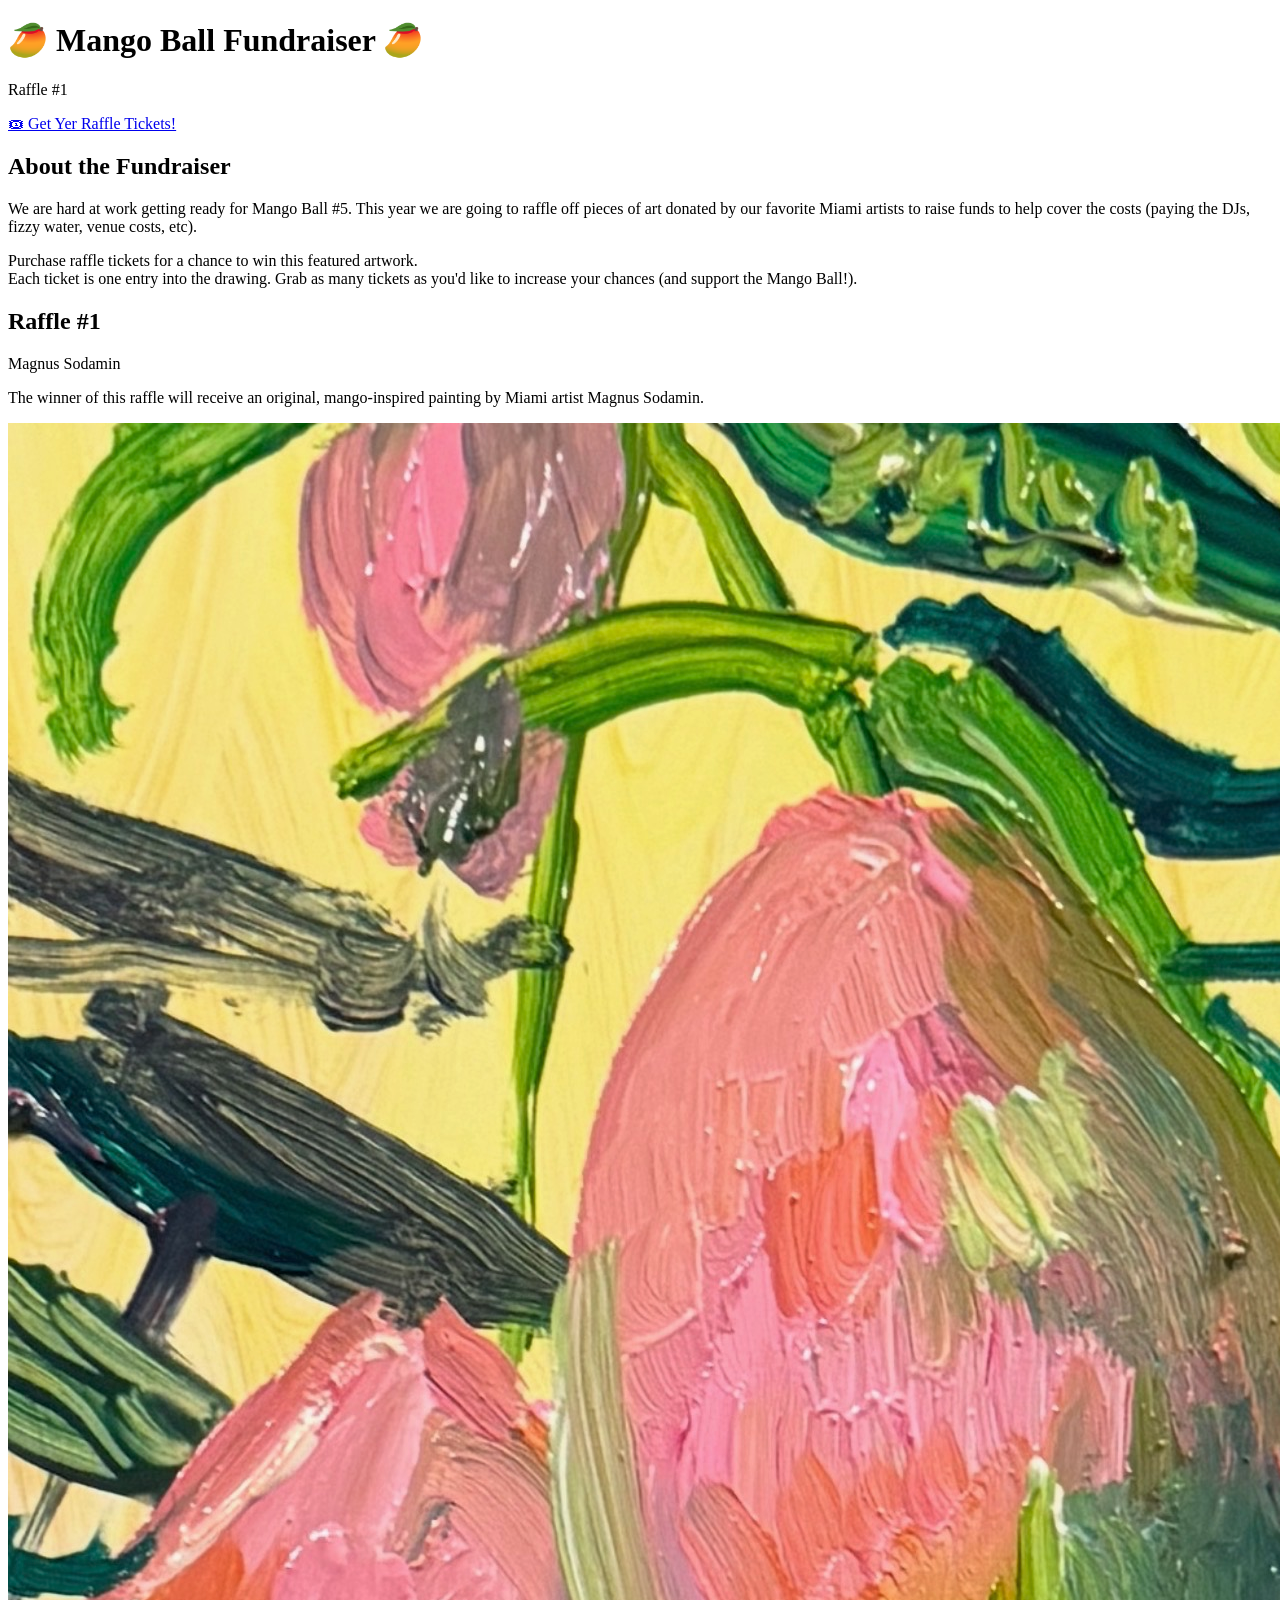
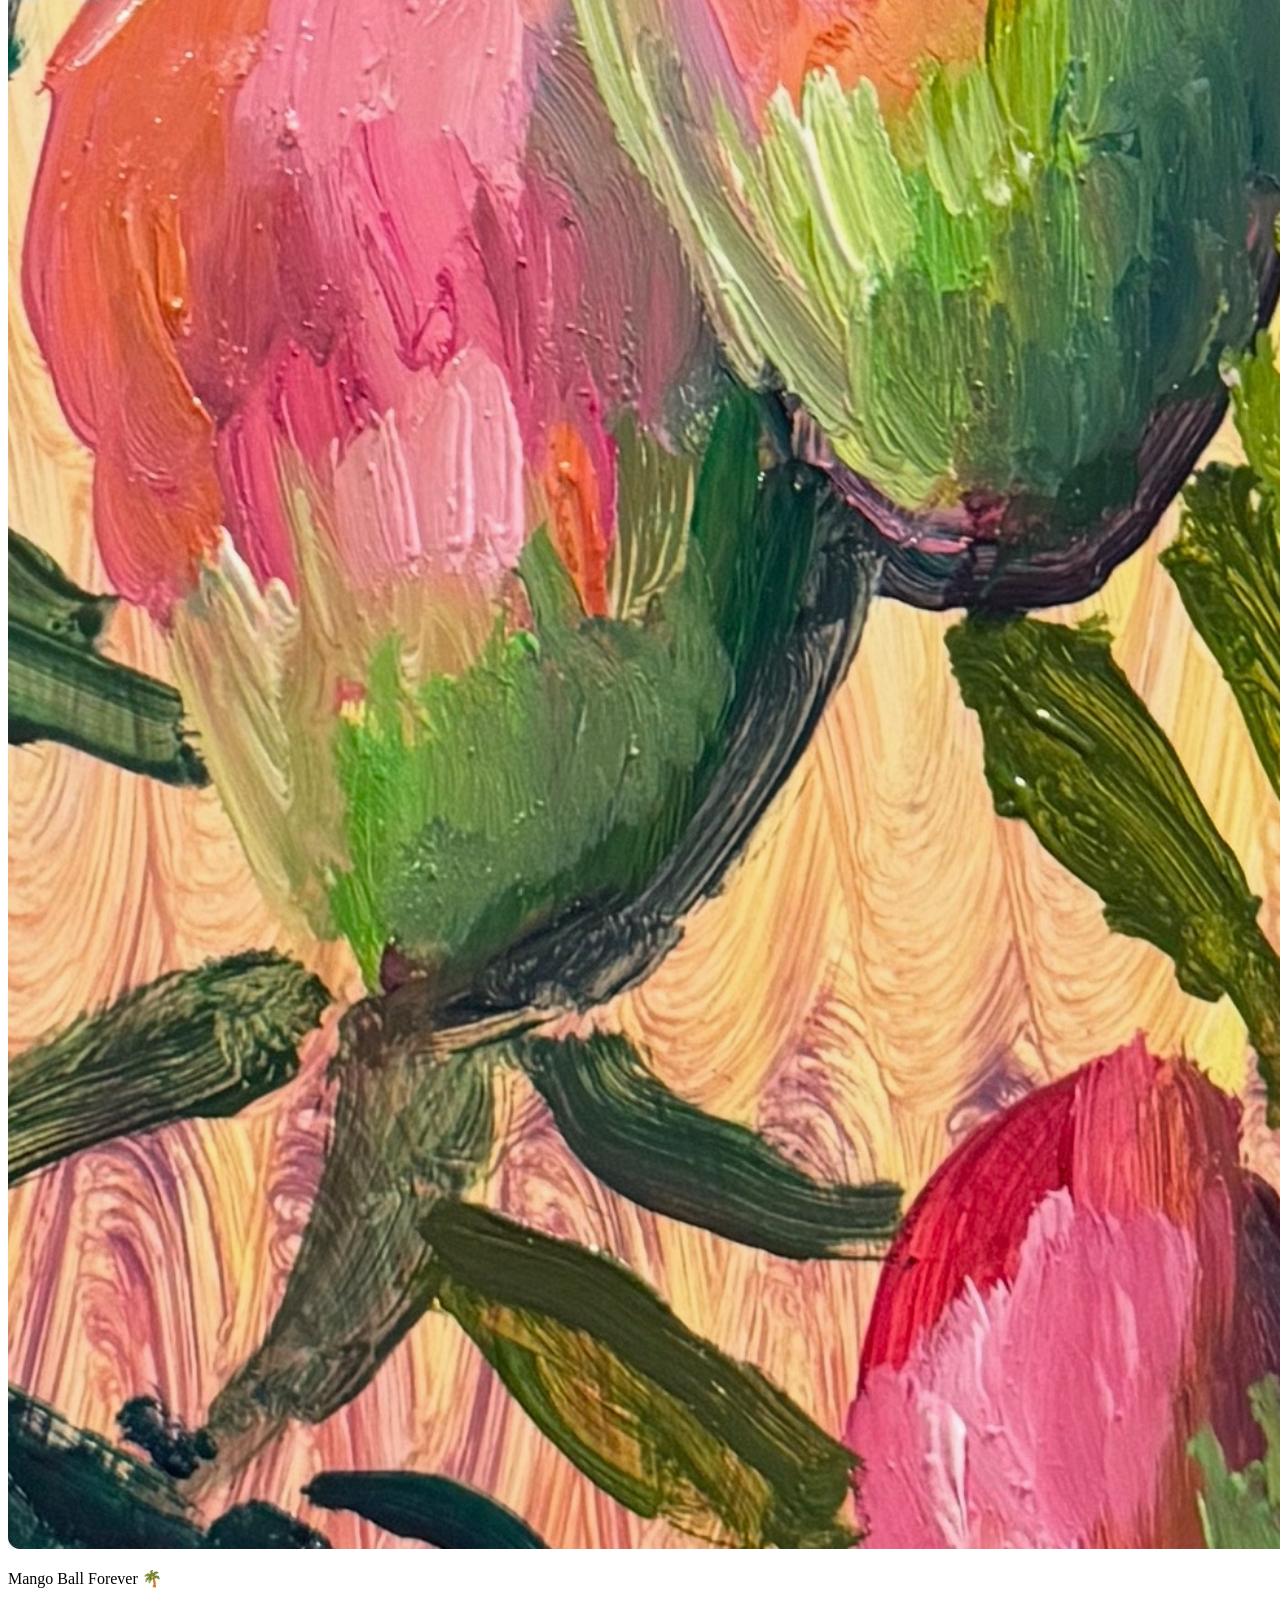
==== raffle1.html @ a4b50b9d "Update and rename raffle1 to raffle1.html" ====
<!DOCTYPE html>
<html lang="en">
<head>
  <meta charset="UTF-8" />
  <meta name="viewport" content="width=device-width, initial-scale=1.0" />
  <title>Mango Ball Raffle</title>

  <!-- Link to external CSS -->
  <link rel="stylesheet" href="style.css">
</head>

<body>

  <header>
    <h1>🥭 Mango Ball Fundraiser 🥭</h1>
    <p>Raffle #1</p>

    <div class="cta-top">
      <a href="https://www.eventbrite.com/" target="_blank">
        🎟 Get Yer Raffle Tickets!
      </a>
    </div>
  </header>

  <div class="container">

    <div class="card">
      <h2>About the Fundraiser</h2>
      <p>
        We are hard at work getting ready for Mango Ball #5. 
        This year we are going to raffle off pieces of art donated by our favorite 
        Miami artists to raise funds to help cover the costs (paying the DJs, fizzy water, venue costs, etc).
      </p>
      <p> Purchase raffle tickets for a chance to win this featured artwork.<br>
        Each ticket is one entry into the drawing.
       Grab as many tickets as you'd like to increase your chances (and support the Mango Ball!).</p>
    </div>


    <div class="card art-section">
      <h2>Raffle #1</h2>
      <p class="artist-name">Magnus Sodamin</p>
      <p class="art-description">
      The winner of this raffle will receive an original, mango-inspired painting by Miami artist Magnus Sodamin. 
      </p>
      <img src="magnus.jpg" alt="Artwork by Magnus Sodamin">
    </div>

  </div>

  <footer>
    <p>Mango Ball Forever 🌴</p>
  </footer>

</body>
</html>
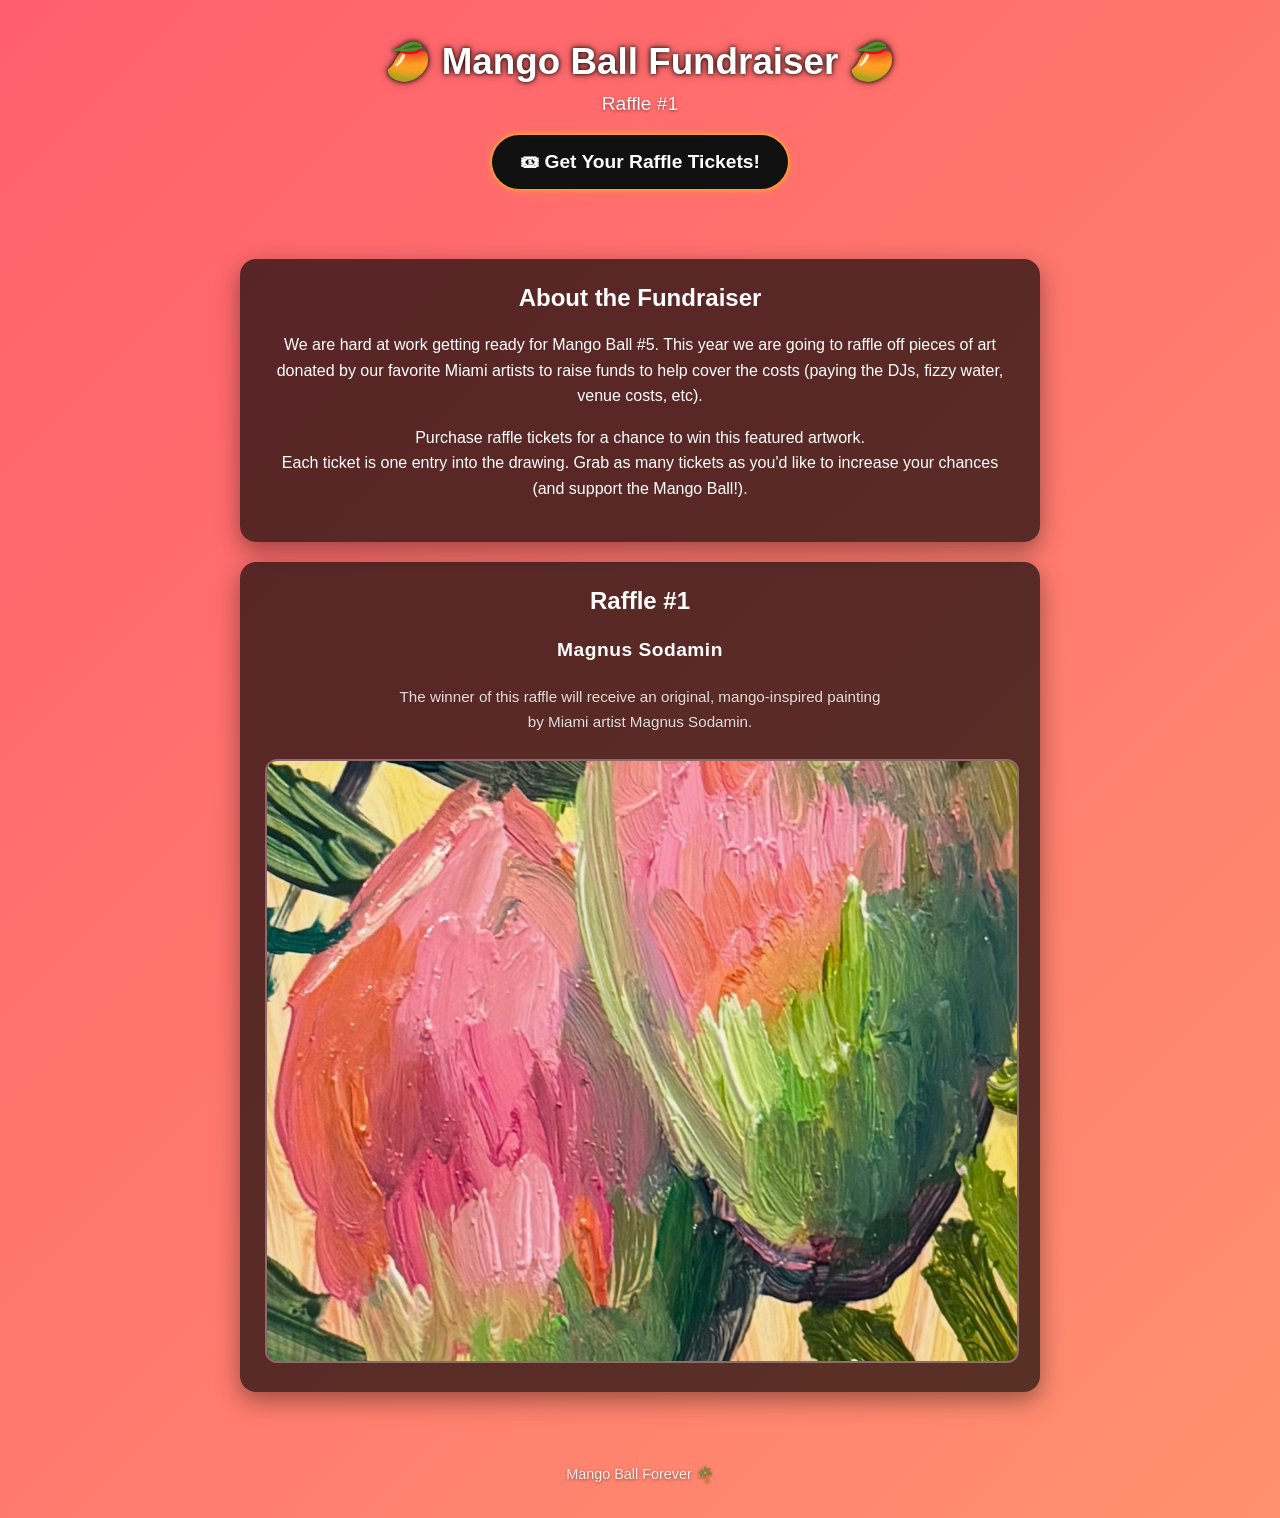
==== commit 0f4e0519: "Update raffle ticket link in raffle1.html" ====
--- a/raffle1.html
+++ b/raffle1.html
@@ -17,8 +17,8 @@
     <p>Raffle #1</p>
 
     <div class="cta-top">
-      <a href="https://www.eventbrite.com/" target="_blank">
-        🎟 Get Yer Raffle Tickets!
+      <a href="https://buy.stripe.com/9B6fZg8qb3cH4xg8oW0Ba00" target="_blank">
+        🎟 Get Your Raffle Tickets!
       </a>
     </div>
   </header>
--- a/style.css
+++ b/style.css
@@ -0,0 +1,138 @@
+/* Global styles */
+body {
+  margin: 0;
+  font-family: 'Arial', sans-serif;
+  background: linear-gradient(135deg, #ff5f6d, #ffc371, #00c9a7);
+  background-size: 400% 400%;
+  animation: gradientShift 12s ease infinite;
+  color: #fff;
+  text-align: center;
+}
+
+@keyframes gradientShift {
+  0% { background-position: 0% 50%; }
+  50% { background-position: 100% 50%; }
+  100% { background-position: 0% 50%; }
+}
+
+/* Header */
+header {
+  padding: 40px 20px 20px;
+}
+
+header h1 {
+  margin: 0;
+  font-size: 2.3rem;
+  color: #fff;
+  text-shadow:
+    0 0 4px #000,
+    0 0 10px rgba(0,0,0,0.5);
+}
+
+header p {
+  margin-top: 10px;
+  font-size: 1.2rem;
+  opacity: 0.95;
+  text-shadow: 0 1px 3px rgba(0,0,0,0.5);
+}
+
+/* CTA button */
+.cta-top {
+  margin: 20px 0 10px;
+}
+
+.cta-top a {
+  display: inline-block;
+  padding: 16px 28px;
+  background: #111;
+  color: #fff;
+  text-decoration: none;
+  font-size: 1.2rem;
+  font-weight: bold;
+  border-radius: 999px;
+  box-shadow:
+    0 0 5px #ffcc00,
+    0 0 15px #ff7e5f;
+  transition: transform 0.2s, box-shadow 0.2s;
+}
+
+.cta-top a:hover {
+  transform: scale(1.05);
+  box-shadow:
+    0 0 10px #fff,
+    0 0 25px #ff7e5f;
+}
+
+/* Layout */
+.container {
+  padding: 20px;
+  max-width: 800px;
+  margin: auto;
+}
+
+.card {
+  background: rgba(0,0,0,0.65);
+  border-radius: 16px;
+  padding: 25px;
+  margin: 20px 0;
+  box-shadow: 0 8px 25px rgba(0,0,0,0.4);
+}
+
+.card h2 {
+  margin-top: 0;
+}
+
+.card p {
+  line-height: 1.6;
+}
+
+/* Artwork */
+.art-section img {
+  width: 100%;
+  border-radius: 12px;
+  max-height: 600px;
+  object-fit: cover;
+  border: 2px solid rgba(255,255,255,0.3);
+  margin-top: 10px;
+}
+
+/* Artist name */
+.artist-name {
+  margin-top: 10px;
+  font-size: 1.2rem;
+  font-weight: 600;
+  letter-spacing: 0.5px;
+  color: #ffffff;
+}
+
+/* Artist description */
+.art-description {
+  margin-top: 8px;
+  font-size: 0.95rem;
+  line-height: 1.5;
+  opacity: 0.9;
+  color: #f1f1f1;
+  max-width: 500px;
+  margin-left: auto;
+  margin-right: auto;
+}
+
+/* Footer */
+footer {
+  padding: 20px;
+  font-size: 0.9rem;
+  opacity: 0.85;
+  text-shadow: 0 1px 3px rgba(0,0,0,0.5);
+}
+
+/* Mobile */
+@media (max-width: 600px) {
+  header h1 {
+    font-size: 1.7rem;
+  }
+
+  .cta-top a {
+    width: 90%;
+    box-sizing: border-box;
+  }
+}
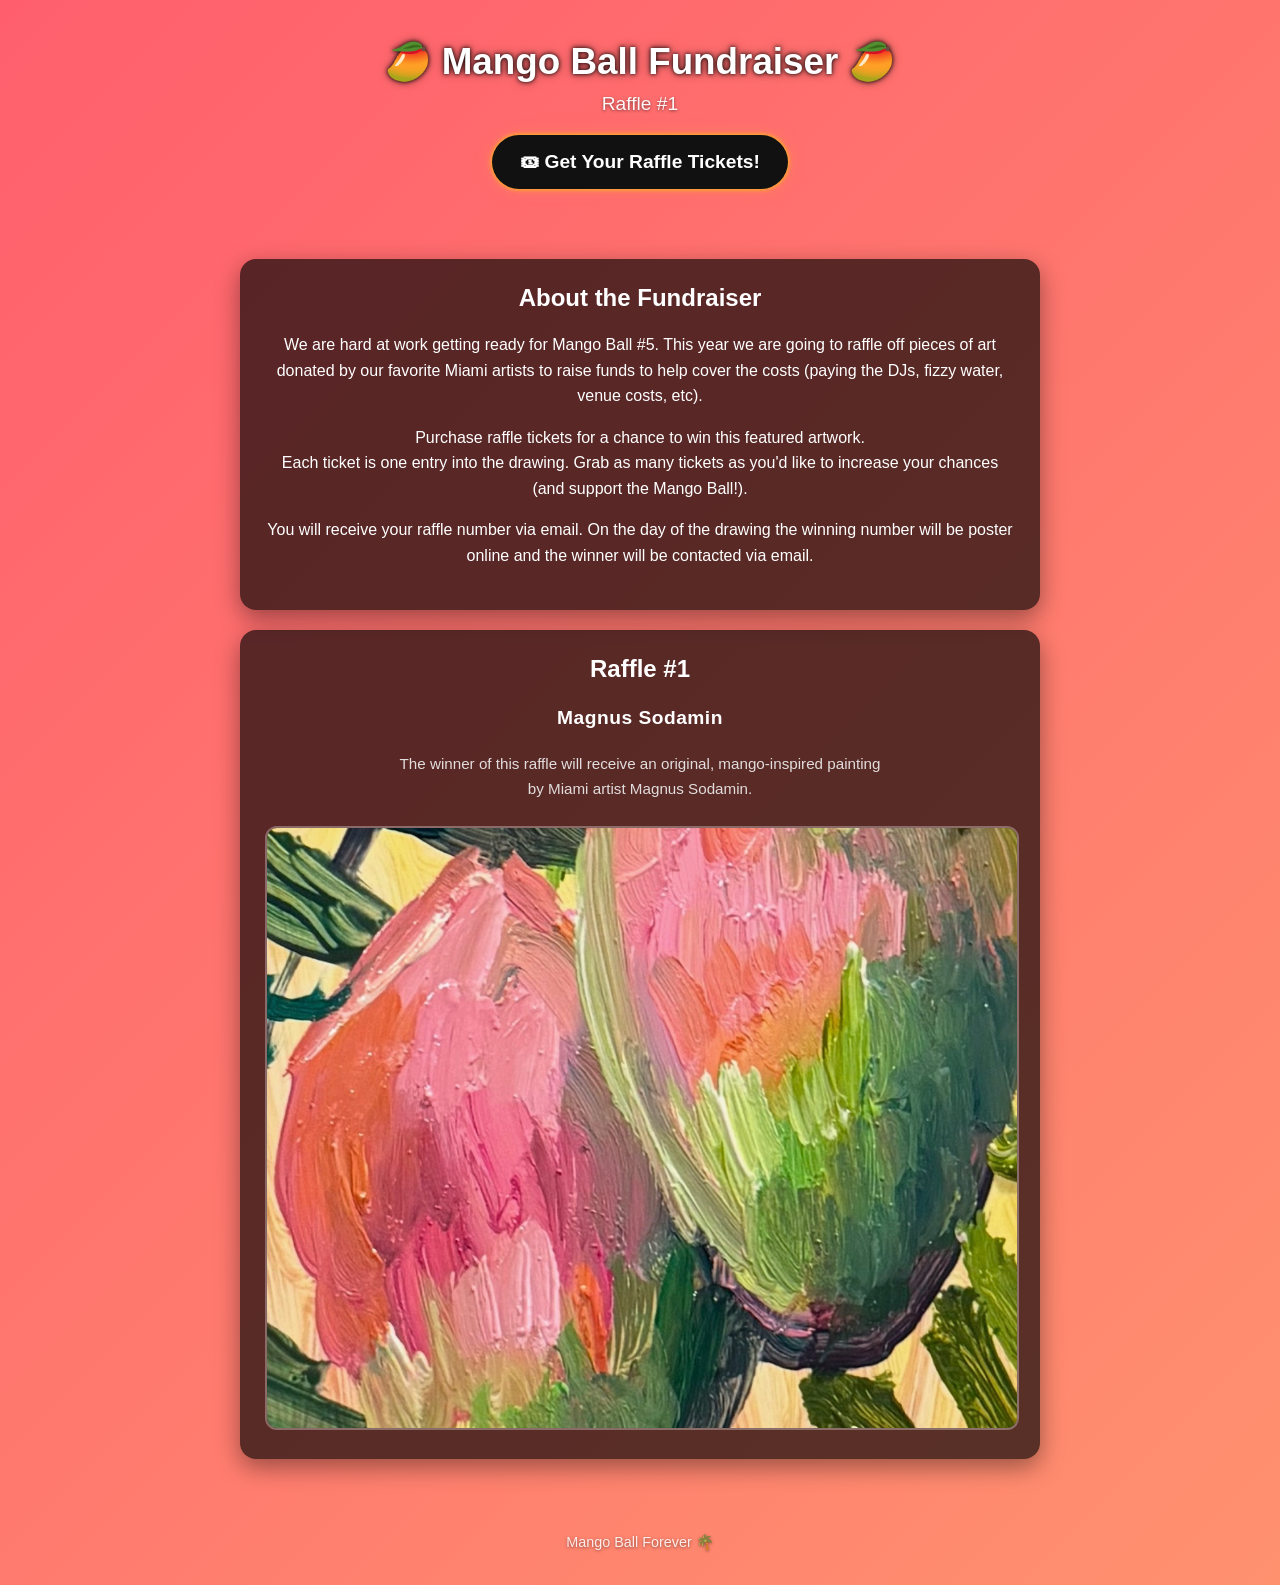
==== commit ccb91ea0: "Update raffle1.html with raffle number details Added information about receiving raffle number via e" ====
--- a/raffle1.html
+++ b/raffle1.html
@@ -35,6 +35,7 @@
       <p> Purchase raffle tickets for a chance to win this featured artwork.<br>
         Each ticket is one entry into the drawing.
        Grab as many tickets as you'd like to increase your chances (and support the Mango Ball!).</p>
+      <p>You will receive your raffle number via email. On the day of the drawing the winning number will be poster online and the winner will be contacted via email.</p></o>
     </div>
 
 
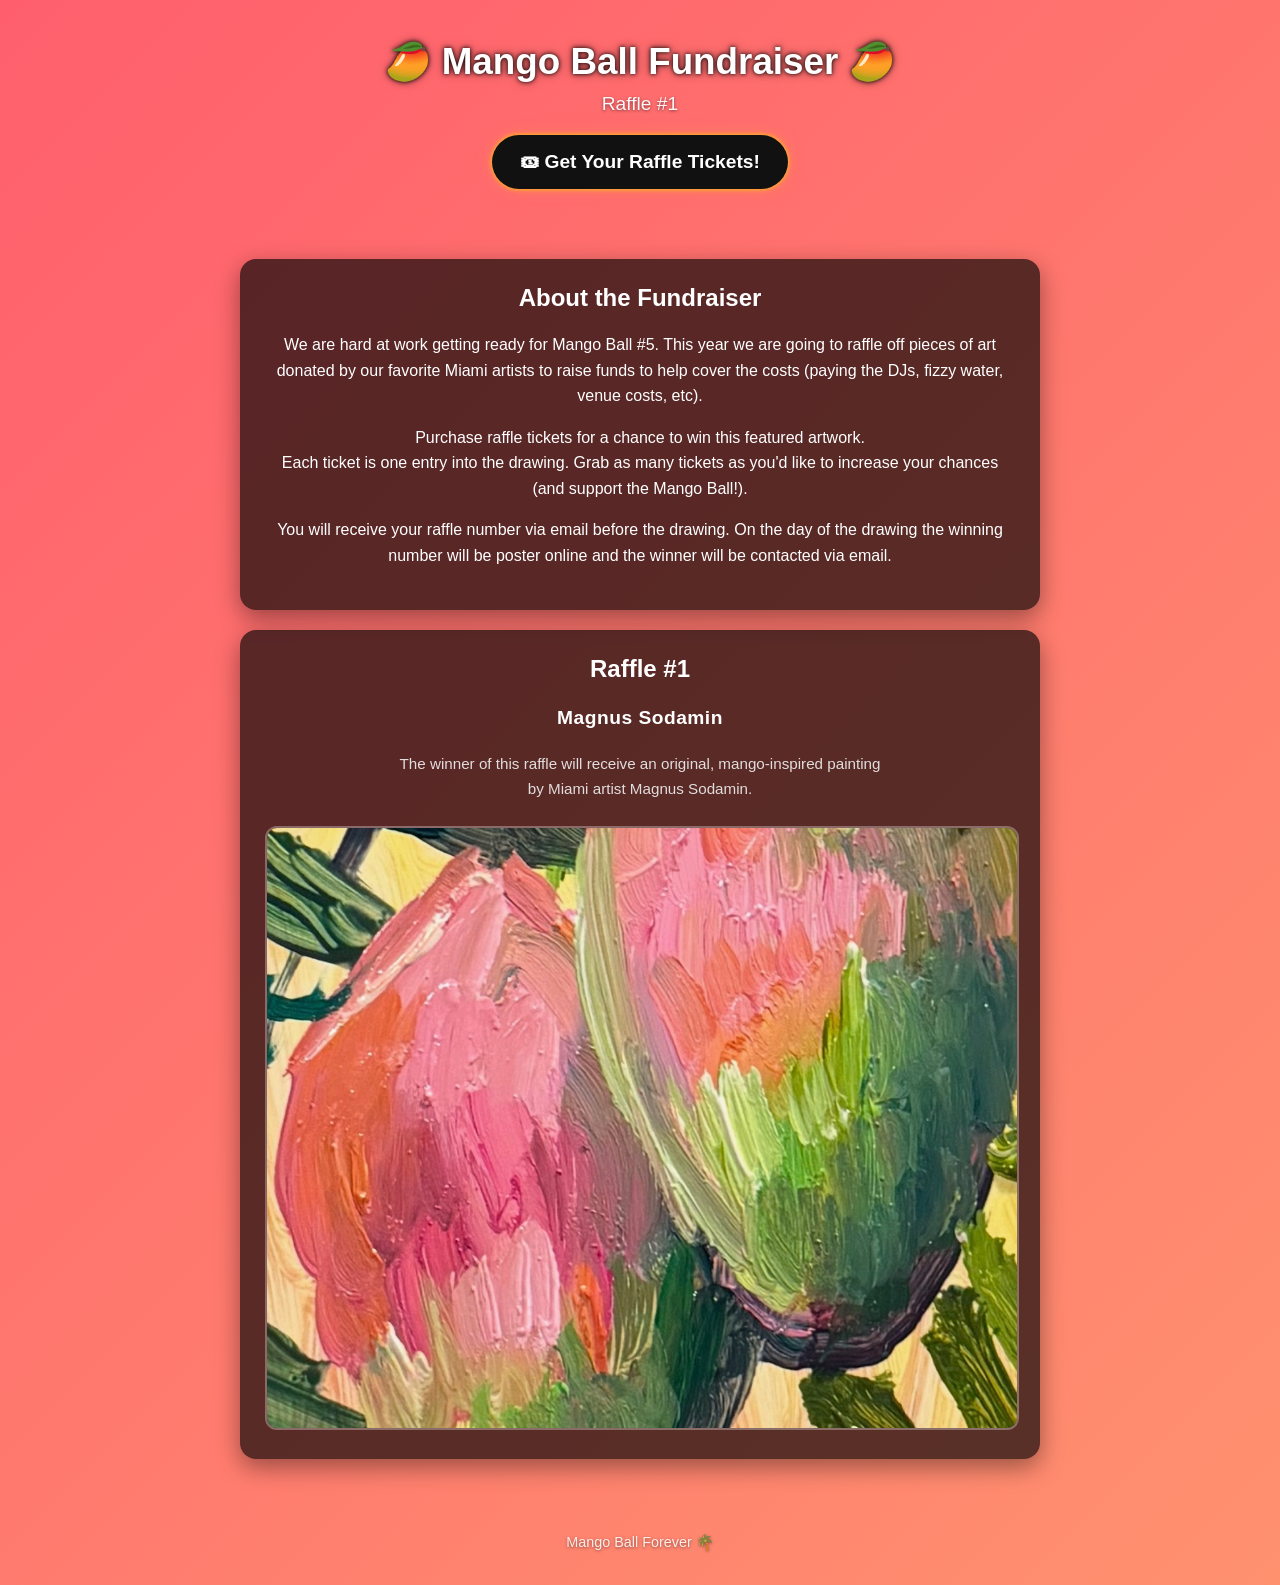
==== commit bed7d1da: "Clarify email notification timing for raffle number" ====
--- a/raffle1.html
+++ b/raffle1.html
@@ -35,7 +35,7 @@
       <p> Purchase raffle tickets for a chance to win this featured artwork.<br>
         Each ticket is one entry into the drawing.
        Grab as many tickets as you'd like to increase your chances (and support the Mango Ball!).</p>
-      <p>You will receive your raffle number via email. On the day of the drawing the winning number will be poster online and the winner will be contacted via email.</p></o>
+      <p>You will receive your raffle number via email before the drawing. On the day of the drawing the winning number will be poster online and the winner will be contacted via email.</p></o>
     </div>
 
 
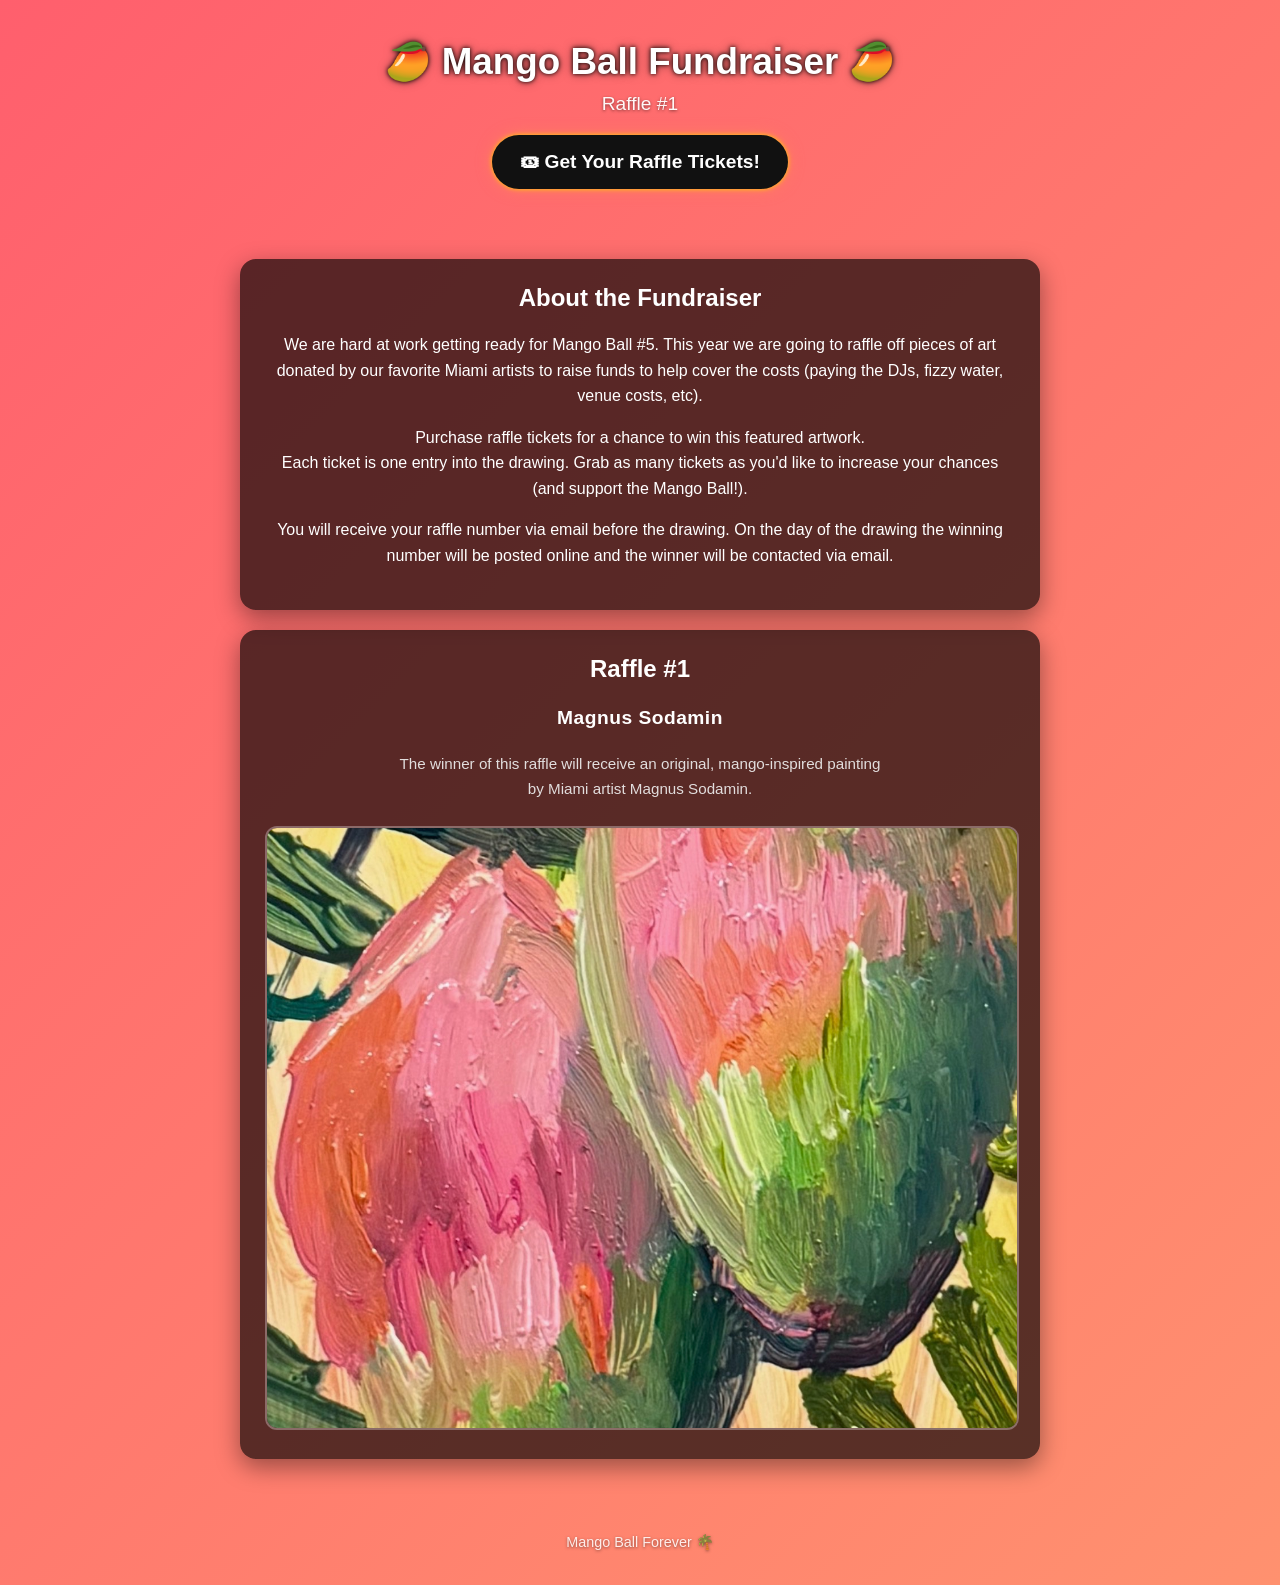
==== commit 9d94202e: "Correct typo from 'poster' to 'posted' in raffle1.html" ====
--- a/raffle1.html
+++ b/raffle1.html
@@ -35,7 +35,7 @@
       <p> Purchase raffle tickets for a chance to win this featured artwork.<br>
         Each ticket is one entry into the drawing.
        Grab as many tickets as you'd like to increase your chances (and support the Mango Ball!).</p>
-      <p>You will receive your raffle number via email before the drawing. On the day of the drawing the winning number will be poster online and the winner will be contacted via email.</p></o>
+      <p>You will receive your raffle number via email before the drawing. On the day of the drawing the winning number will be posted online and the winner will be contacted via email.</p></o>
     </div>
 
 
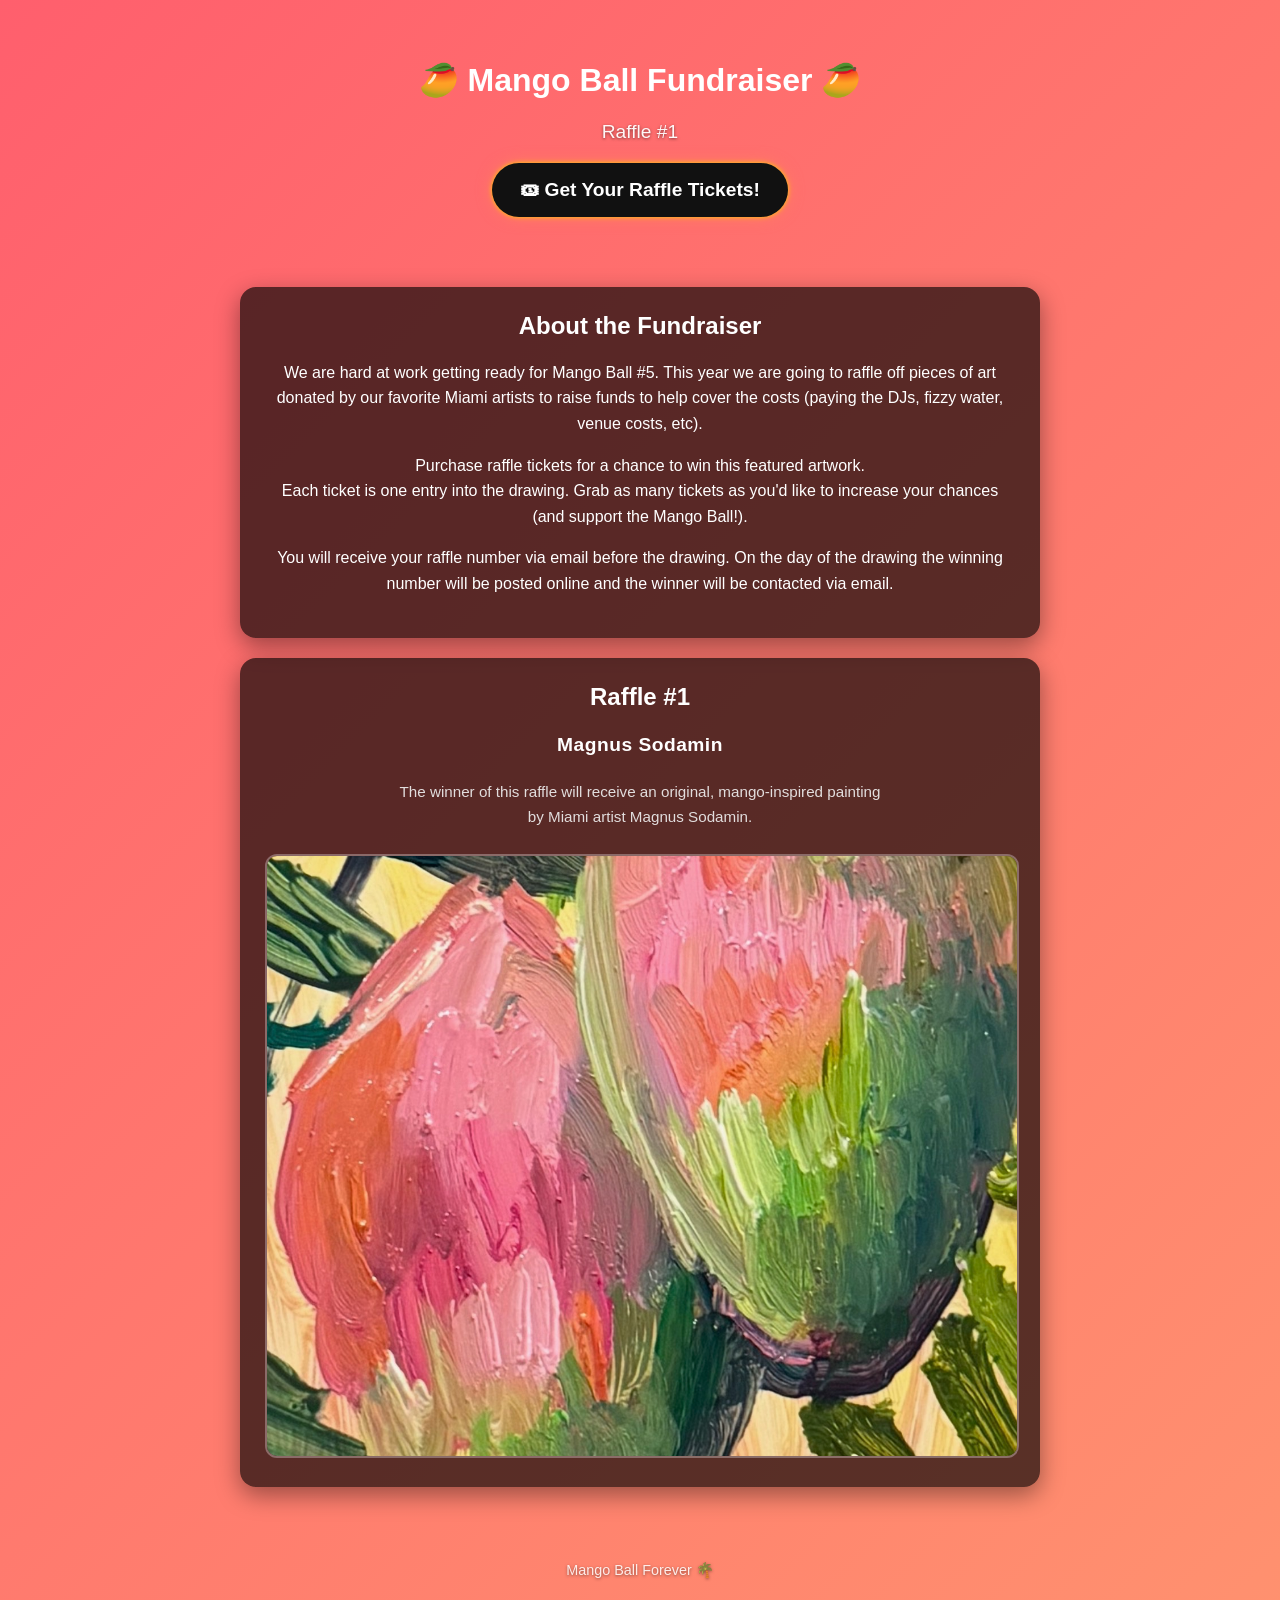
==== commit 3224f4b8: "Update raffle1.html" ====
--- a/raffle1.html
+++ b/raffle1.html
@@ -17,7 +17,7 @@
     <p>Raffle #1</p>
 
     <div class="cta-top">
-      <a href="https://buy.stripe.com/9B6fZg8qb3cH4xg8oW0Ba00" target="_blank">
+      <a href="https://www.zeffy.com/en-US/ticketing/mango-ball-2026-fundraiser-art-raffle" target="_blank">
         🎟 Get Your Raffle Tickets!
       </a>
     </div>
--- a/style.css
+++ b/style.css
@@ -21,14 +21,16 @@
 }
 
 header h1 {
-  margin: 0;
-  font-size: 2.3rem;
-  color: #fff;
-  text-shadow:
-    0 0 4px #000,
-    0 0 10px rgba(0,0,0,0.5);
+  white-space: nowrap;
 }
 
+/* Mobile adjustments */
+@media (max-width: 600px) {
+  header h1 {
+    font-size: 1.7rem;
+    line-height: 1.1;
+  }
+}
 header p {
   margin-top: 10px;
   font-size: 1.2rem;
